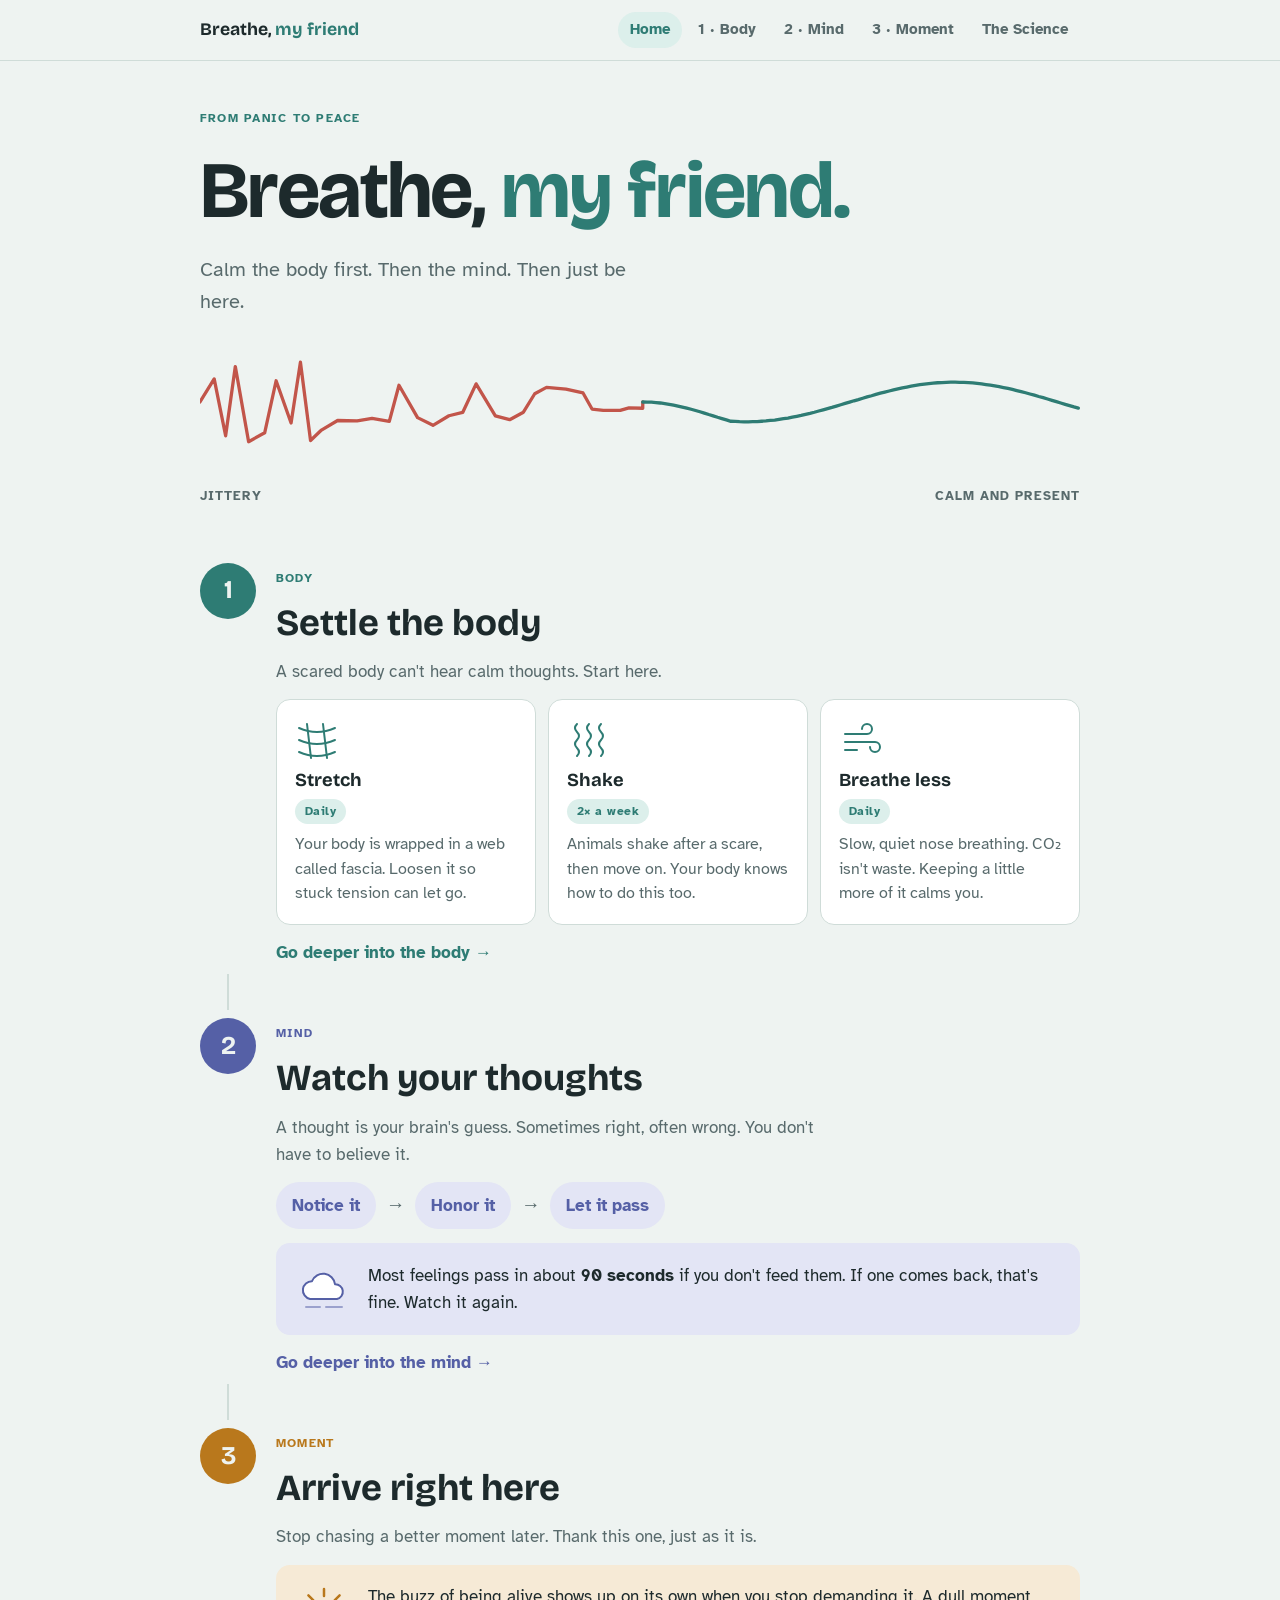
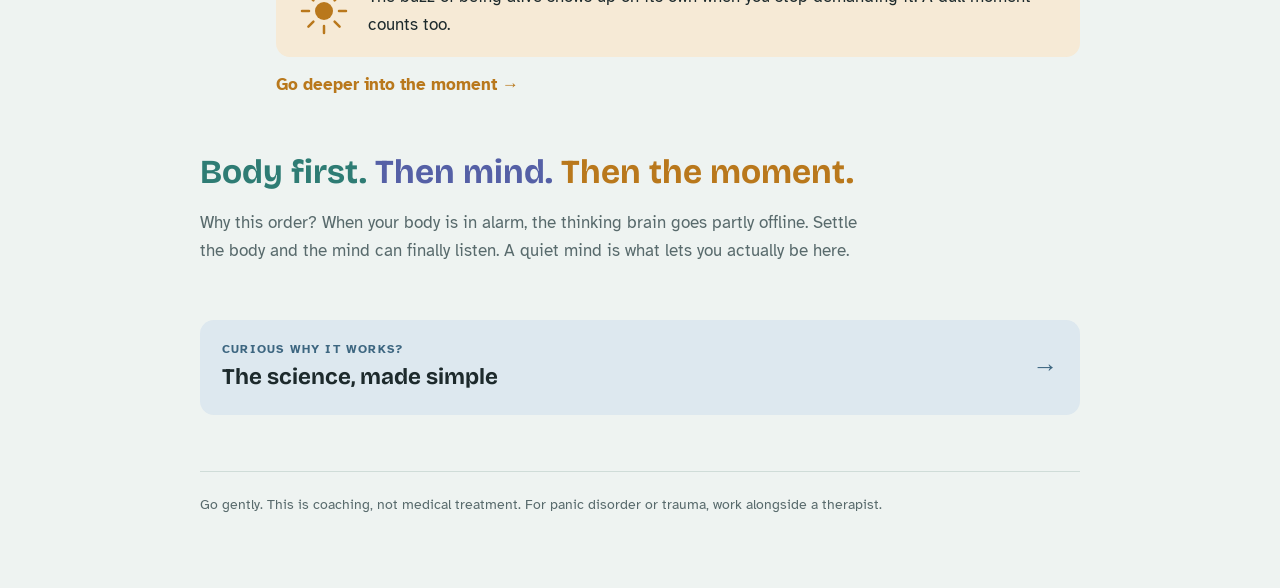
==== index.html @ cb6de2bd "Breathe, My Friend: first version of the site Co-Authored-By: Claude Opus 5.5 <noreply@anthropic.com" ====
<!doctype html>
<html lang="en">
<head>
<meta charset="utf-8">
<meta name="viewport" content="width=device-width, initial-scale=1">
<title>Breathe, My Friend</title>
<link rel="preconnect" href="https://fonts.googleapis.com">
<link rel="preconnect" href="https://fonts.gstatic.com" crossorigin>
<link rel="stylesheet" href="https://fonts.googleapis.com/css2?family=Bricolage+Grotesque:opsz,wght@12..96,500;12..96,700&family=Atkinson+Hyperlegible:wght@400;700&display=swap">
<link rel="stylesheet" href="styles.css">
<style>
  .hero { display: flex; flex-direction: column; gap: 18px; }
  .hero h1 { font-size: clamp(2.8rem, 9vw, 5rem); font-weight: 700; letter-spacing: -0.02em; }
  .hero h1 .from { color: var(--panic); }
  .hero h1 .to { color: var(--body); }
  .hero .lede { font-size: 1.25rem; color: var(--muted); max-width: 34ch; }
  .wave { width: 100%; height: auto; display: block; }
  .wave-labels { display: flex; justify-content: space-between; font-size: 0.8rem; letter-spacing: 0.08em; text-transform: uppercase; color: var(--muted); font-weight: 700; }

  .steps { display: flex; flex-direction: column; }
  .step { display: grid; grid-template-columns: 56px 1fr; gap: 20px; align-items: start; }
  .num {
    width: 56px; height: 56px; border-radius: 50%; display: grid; place-items: center;
    font-family: var(--display); font-weight: 700; font-size: 1.6rem; color: var(--bg); background: var(--c);
  }
  .step-body { min-width: 0; display: flex; flex-direction: column; gap: 14px; padding-top: 6px; }
  .step h2 { font-size: clamp(1.7rem, 4.5vw, 2.3rem); }
  .step .say { color: var(--muted); max-width: 52ch; }
  .connector { width: 2px; height: 36px; background: var(--line); margin: 8px 0 8px 27px; }

  .mini { display: grid; grid-template-columns: repeat(3, minmax(0, 1fr)); gap: 12px; }
  .mini .card svg { width: 44px; height: 44px; }

  .flow { display: flex; align-items: center; gap: 10px; flex-wrap: wrap; }
  .flow .pill { background: var(--soft); color: var(--c); font-weight: 700; padding: 10px 16px; border-radius: 999px; }
  .flow .arrow { color: var(--muted); font-size: 1.2rem; }
  .panel { background: var(--soft); border-radius: 14px; padding: 18px 20px; display: flex; gap: 16px; align-items: center; }
  .panel svg { flex: none; width: 56px; height: 56px; }
  .panel p { min-width: 0; }
  .more { font-weight: 700; text-decoration: none; align-self: flex-start; }
  .more:hover { text-decoration: underline; }

  .rule h2 { font-size: clamp(1.5rem, 4.5vw, 2.1rem); }
  .rule h2 span:nth-child(1) { color: var(--body); }
  .rule h2 span:nth-child(2) { color: var(--mind); }
  .rule h2 span:nth-child(3) { color: var(--moment); }

  @media (max-width: 680px) {
    .mini { grid-template-columns: 1fr; }
    .step { grid-template-columns: 44px 1fr; gap: 14px; }
    .num { width: 44px; height: 44px; font-size: 1.3rem; }
    .connector { margin-left: 21px; }
  }
  @media (prefers-reduced-motion: no-preference) {
    .calm { stroke-dasharray: 1400; animation: draw 2.4s ease-out both; }
    @keyframes draw { from { stroke-dashoffset: 1400; } to { stroke-dashoffset: 0; } }
  }
</style>
</head>
<body class="t-body">

<nav class="nav"><div class="nav-inner">
  <a class="brand" href="index.html">Breathe, <span>my friend</span></a>
  <ul class="nav-links">
    <li class="t-body"><a href="index.html" aria-current="page">Home</a></li>
    <li class="t-body"><a href="body.html">1 · Body</a></li>
    <li class="t-mind"><a href="mind.html">2 · Mind</a></li>
    <li class="t-moment"><a href="moment.html">3 · Moment</a></li>
    <li class="t-science"><a href="science.html">The Science</a></li>
  </ul>
</div></nav>

<main class="wrap">

  <header class="hero">
    <span class="eyebrow">From panic to peace</span>
    <h1>Breathe, <span class="to">my friend.</span></h1>
    <p class="lede">Calm the body first. Then the mind. Then just be here.</p>
    <svg class="wave" viewBox="0 0 800 120" role="img" aria-label="A jagged, jittery line that slowly smooths into a calm wave">
      <path id="jitter" fill="none" stroke="var(--panic)" stroke-width="3" stroke-linecap="round" stroke-linejoin="round"></path>
      <path id="calm" class="calm" fill="none" stroke="var(--body)" stroke-width="3" stroke-linecap="round"></path>
    </svg>
    <div class="wave-labels"><span>Jittery</span><span>Calm and present</span></div>
  </header>

  <section class="steps">

    <div class="step t-body">
      <div class="num">1</div>
      <div class="step-body">
        <span class="eyebrow">Body</span>
        <h2>Settle the body</h2>
        <p class="say">A scared body can't hear calm thoughts. Start here.</p>
        <div class="mini">
          <div class="card">
            <svg viewBox="0 0 44 44" aria-hidden="true"><g fill="none" stroke="var(--body)" stroke-width="2" stroke-linecap="round"><path d="M4 10 Q22 18 40 10"/><path d="M4 22 Q22 30 40 22"/><path d="M4 34 Q22 42 40 34"/><path d="M12 6 L16 40"/><path d="M28 6 L32 40"/></g></svg>
            <h3>Stretch</h3>
            <span class="tag">Daily</span>
            <p>Your body is wrapped in a web called fascia. Loosen it so stuck tension can let go.</p>
          </div>
          <div class="card">
            <svg viewBox="0 0 44 44" aria-hidden="true"><g fill="none" stroke="var(--body)" stroke-width="2" stroke-linecap="round"><path d="M10 6 q-4 4 0 8 t0 8 t0 8 t0 8"/><path d="M22 6 q-4 4 0 8 t0 8 t0 8 t0 8"/><path d="M34 6 q-4 4 0 8 t0 8 t0 8 t0 8"/></g></svg>
            <h3>Shake</h3>
            <span class="tag">2× a week</span>
            <p>Animals shake after a scare, then move on. Your body knows how to do this too.</p>
          </div>
          <div class="card">
            <svg viewBox="0 0 44 44" aria-hidden="true"><g fill="none" stroke="var(--body)" stroke-width="2" stroke-linecap="round"><path d="M6 16 H28 a5 5 0 1 0 -5 -5"/><path d="M6 24 H36 a5 5 0 1 1 -5 5"/><path d="M6 32 H18"/></g></svg>
            <h3>Breathe less</h3>
            <span class="tag">Daily</span>
            <p>Slow, quiet nose breathing. CO₂ isn't waste. Keeping a little more of it calms you.</p>
          </div>
        </div>
        <a class="more" href="body.html">Go deeper into the body →</a>
      </div>
    </div>

    <div class="connector" aria-hidden="true"></div>

    <div class="step t-mind">
      <div class="num">2</div>
      <div class="step-body">
        <span class="eyebrow">Mind</span>
        <h2>Watch your thoughts</h2>
        <p class="say">A thought is your brain's guess. Sometimes right, often wrong. You don't have to believe it.</p>
        <div class="flow" aria-label="Notice, then honor, then let it pass">
          <span class="pill">Notice it</span><span class="arrow">→</span>
          <span class="pill">Honor it</span><span class="arrow">→</span>
          <span class="pill">Let it pass</span>
        </div>
        <div class="panel">
          <svg viewBox="0 0 56 56" aria-hidden="true"><path d="M14 38 a9 9 0 0 1 2 -17.8 a12 12 0 0 1 23 3 a7.5 7.5 0 0 1 2 14.8 Z" fill="var(--surface)" stroke="var(--mind)" stroke-width="2" stroke-linejoin="round"/><path d="M10 46 h14 M30 46 h16" stroke="var(--mind)" stroke-width="2" stroke-linecap="round" opacity=".5"/></svg>
          <p>Most feelings pass in about <strong>90 seconds</strong> if you don't feed them. If one comes back, that's fine. Watch it again.</p>
        </div>
        <a class="more" href="mind.html">Go deeper into the mind →</a>
      </div>
    </div>

    <div class="connector" aria-hidden="true"></div>

    <div class="step t-moment">
      <div class="num">3</div>
      <div class="step-body">
        <span class="eyebrow">Moment</span>
        <h2>Arrive right here</h2>
        <p class="say">Stop chasing a better moment later. Thank this one, just as it is.</p>
        <div class="panel">
          <svg viewBox="0 0 56 56" aria-hidden="true"><circle cx="28" cy="28" r="9" fill="var(--moment)"/><g stroke="var(--moment)" stroke-width="2.5" stroke-linecap="round"><path d="M28 6v7M28 43v7M6 28h7M43 28h7M12.4 12.4l5 5M38.6 38.6l5 5M12.4 43.6l5-5M38.6 17.4l5-5"/></g></svg>
          <p>The buzz of being alive shows up on its own when you stop demanding it. A dull moment counts too.</p>
        </div>
        <a class="more" href="moment.html">Go deeper into the moment →</a>
      </div>
    </div>

  </section>

  <section class="section rule">
    <h2><span>Body first.</span> <span>Then mind.</span> <span>Then the moment.</span></h2>
    <p class="prose muted">Why this order? When your body is in alarm, the thinking brain goes partly offline. Settle the body and the mind can finally listen. A quiet mind is what lets you actually be here.</p>
  </section>

  <a class="next t-science" href="science.html">
    <div><div class="label">Curious why it works?</div><div class="title">The science, made simple</div></div>
    <span class="arrow">→</span>
  </a>

  <footer class="foot">
    <p>Go gently. This is coaching, not medical treatment. For panic disorder or trauma, work alongside a therapist.</p>
  </footer>
</main>

<script>
(function () {
  // Left half: jagged, uneven spikes. Right half: one smooth, slow wave.
  var mid = 60, jit = "M0 " + mid, x = 0, seed = 7;
  function rnd() { seed = (seed * 9301 + 49297) % 233280; return seed / 233280; }
  while (x < 400) {
    x += 8 + rnd() * 10;
    var amp = 46 * (1 - x / 460);
    jit += " L" + x.toFixed(1) + " " + (mid + (rnd() > 0.5 ? -1 : 1) * amp * (0.4 + rnd() * 0.6)).toFixed(1);
  }
  var endX = x;
  jit += " L" + endX.toFixed(1) + " " + mid;
  var calm = "M" + endX.toFixed(1) + " " + mid;
  for (var cx = endX; cx <= 800; cx += 4) {
    var y = mid + 18 * Math.sin((cx - endX) / 60) * Math.min(1, (cx - endX) / 80);
    calm += " L" + cx.toFixed(1) + " " + y.toFixed(1);
  }
  document.getElementById("jitter").setAttribute("d", jit);
  document.getElementById("calm").setAttribute("d", calm);
})();
</script>
</body>
</html>
---- styles.css ----
/* Breathe, My Friend — shared styles.
   Layout: one calm column. Each page opens with a short header, then sections built
   from a few repeating pieces: "in one line" callouts, cards, numbered how-to steps,
   and a gentle-care note. Color tells you where you are: teal = body, indigo = mind,
   amber = moment, slate = science. */

:root {
  --bg: #eef3f1;
  --surface: #ffffff;
  --ink: #1d2a2c;
  --muted: #586a6c;
  --line: #cfdcd8;
  --body: #2e7c74;
  --mind: #5560a6;
  --moment: #b9781c;
  --science: #3d6680;
  --panic: #c2554a;
  --body-soft: #dcefeb;
  --mind-soft: #e3e5f5;
  --moment-soft: #f6ead6;
  --science-soft: #dde8ef;
  --panic-soft: #f6e1de;
  --display: "Bricolage Grotesque", "Avenir Next", "Segoe UI", system-ui, sans-serif;
  --text: "Atkinson Hyperlegible", "Helvetica Neue", Arial, sans-serif;
  --c: var(--body);
  --soft: var(--body-soft);
}
@media (prefers-color-scheme: dark) {
  :root {
    --bg: #111a1b; --surface: #182425; --ink: #e5eeec; --muted: #9aaeac; --line: #2a3a3b;
    --body: #5fc0b4; --mind: #9aa3e6; --moment: #e7aa52; --science: #7fb3d4; --panic: #e98074;
    --body-soft: #173331; --mind-soft: #1f2340; --moment-soft: #33280f; --science-soft: #172a36; --panic-soft: #3a1d1a;
    color-scheme: dark;
  }
}

* { box-sizing: border-box; }
html { scroll-behavior: smooth; }
body {
  margin: 0; background: var(--bg); color: var(--ink);
  font-family: var(--text); font-size: 17px; line-height: 1.6;
}
h1, h2, h3 { font-family: var(--display); text-wrap: balance; margin: 0; line-height: 1.12; }
p, ul, ol { margin: 0; }
a { color: var(--c); }
strong { font-weight: 700; }
:focus-visible { outline: 3px solid var(--c); outline-offset: 2px; border-radius: 4px; }

.t-body    { --c: var(--body);    --soft: var(--body-soft); }
.t-mind    { --c: var(--mind);    --soft: var(--mind-soft); }
.t-moment  { --c: var(--moment);  --soft: var(--moment-soft); }
.t-science { --c: var(--science); --soft: var(--science-soft); }

/* Navigation */
.nav {
  position: sticky; top: 0; z-index: 10;
  background: color-mix(in srgb, var(--bg) 88%, transparent);
  backdrop-filter: blur(8px);
  border-bottom: 1px solid var(--line);
}
.nav-inner {
  max-width: 920px; margin: 0 auto; padding: 12px 20px;
  display: flex; align-items: center; gap: 8px 20px; flex-wrap: wrap;
}
.brand { font-family: var(--display); font-weight: 700; font-size: 1.1rem; color: var(--ink); text-decoration: none; margin-right: auto; }
.brand span { color: var(--body); }
.nav-links { display: flex; gap: 4px; flex-wrap: wrap; list-style: none; padding: 0; }
.nav-links a {
  display: block; padding: 6px 12px; border-radius: 999px;
  text-decoration: none; color: var(--muted); font-weight: 700; font-size: 0.92rem;
}
.nav-links a:hover { background: var(--surface); color: var(--ink); }
.nav-links a[aria-current="page"] { background: var(--soft); color: var(--c); }

/* Page frame */
.wrap {
  max-width: 920px; margin: 0 auto; padding: 48px 20px 72px;
  display: flex; flex-direction: column; gap: 56px;
}
.prose { max-width: 62ch; }
.muted { color: var(--muted); }

/* Page header */
.page-head { display: flex; flex-direction: column; gap: 14px; }
.eyebrow { font-size: 0.78rem; letter-spacing: 0.1em; text-transform: uppercase; font-weight: 700; color: var(--c); }
.page-head h1 { font-size: clamp(2.3rem, 7vw, 3.8rem); font-weight: 700; letter-spacing: -0.02em; }
.page-head .lede { font-size: 1.2rem; color: var(--muted); max-width: 46ch; }

/* Sections */
.section { display: flex; flex-direction: column; gap: 18px; }
.section > h2 { font-size: clamp(1.6rem, 4.5vw, 2.2rem); }
.section-head { display: flex; flex-direction: column; gap: 8px; }
.sub { font-size: 1.15rem; font-weight: 700; font-family: var(--display); }

/* "In one line" callout */
.oneline {
  background: var(--soft); border-radius: 14px; padding: 18px 22px;
  font-size: 1.15rem; display: flex; flex-direction: column; gap: 4px;
}
.oneline .label { font-size: 0.75rem; letter-spacing: 0.1em; text-transform: uppercase; font-weight: 700; color: var(--c); }

/* Cards */
.cards { display: grid; grid-template-columns: repeat(auto-fit, minmax(240px, 1fr)); gap: 14px; }
.card {
  background: var(--surface); border: 1px solid var(--line); border-radius: 14px;
  padding: 18px; display: flex; flex-direction: column; gap: 8px; min-width: 0;
}
.card h3 { font-size: 1.15rem; }
.card p, .card li { color: var(--muted); font-size: 0.97rem; }
.card ul { padding-left: 1.1em; display: flex; flex-direction: column; gap: 4px; }
.card .icon { width: 44px; height: 44px; }
.tag {
  align-self: flex-start; font-size: 0.75rem; font-weight: 700; letter-spacing: 0.04em;
  padding: 3px 10px; border-radius: 999px; background: var(--soft); color: var(--c);
}

/* Numbered how-to */
.howto { list-style: none; padding: 0; counter-reset: s; display: flex; flex-direction: column; gap: 12px; }
.howto li {
  counter-increment: s; display: grid; grid-template-columns: 36px 1fr; gap: 14px; align-items: start;
}
.howto li::before {
  content: counter(s); width: 36px; height: 36px; border-radius: 50%;
  background: var(--c); color: var(--bg); font-family: var(--display); font-weight: 700;
  display: grid; place-items: center;
}
.howto li > div { padding-top: 5px; min-width: 0; }

/* Care note */
.care {
  border: 1px solid var(--line); border-radius: 14px; padding: 18px 22px;
  display: flex; flex-direction: column; gap: 8px; background: var(--surface);
}
.care h3 { font-size: 1.05rem; color: var(--panic); }
.care ul { padding-left: 1.1em; display: flex; flex-direction: column; gap: 4px; color: var(--muted); }

/* Two-column myth/truth or before/after */
.pair { display: grid; grid-template-columns: 1fr 1fr; gap: 14px; }
.pair > div { border-radius: 14px; padding: 18px; display: flex; flex-direction: column; gap: 6px; min-width: 0; }
.pair .old { background: var(--panic-soft); }
.pair .old .label { color: var(--panic); }
.pair .new { background: var(--soft); }
.pair .new .label { color: var(--c); }
.pair .label { font-size: 0.75rem; letter-spacing: 0.1em; text-transform: uppercase; font-weight: 700; }

/* Diagrams */
.figure { background: var(--surface); border: 1px solid var(--line); border-radius: 14px; padding: 18px; overflow-x: auto; }
.figure svg { display: block; width: 100%; height: auto; min-width: 520px; }
.figure figcaption, .caption { font-size: 0.88rem; color: var(--muted); margin-top: 10px; }

/* Next-page link */
.next {
  display: flex; justify-content: space-between; align-items: center; gap: 12px; flex-wrap: wrap;
  background: var(--soft); border-radius: 14px; padding: 20px 22px; text-decoration: none; color: var(--ink);
}
.next .label { font-size: 0.75rem; letter-spacing: 0.1em; text-transform: uppercase; font-weight: 700; color: var(--c); }
.next .title { font-family: var(--display); font-weight: 700; font-size: 1.4rem; }
.next .arrow { font-size: 1.6rem; color: var(--c); }
.next:hover .arrow { transform: translateX(4px); }
.next .arrow { transition: transform .2s; }

.foot { border-top: 1px solid var(--line); padding-top: 22px; font-size: 0.88rem; color: var(--muted); display: flex; flex-direction: column; gap: 6px; }

@media (max-width: 640px) {
  .pair { grid-template-columns: 1fr; }
  .wrap { padding-top: 32px; gap: 44px; }
}
@media (prefers-reduced-motion: reduce) {
  html { scroll-behavior: auto; }
  * { animation: none !important; transition: none !important; }
}
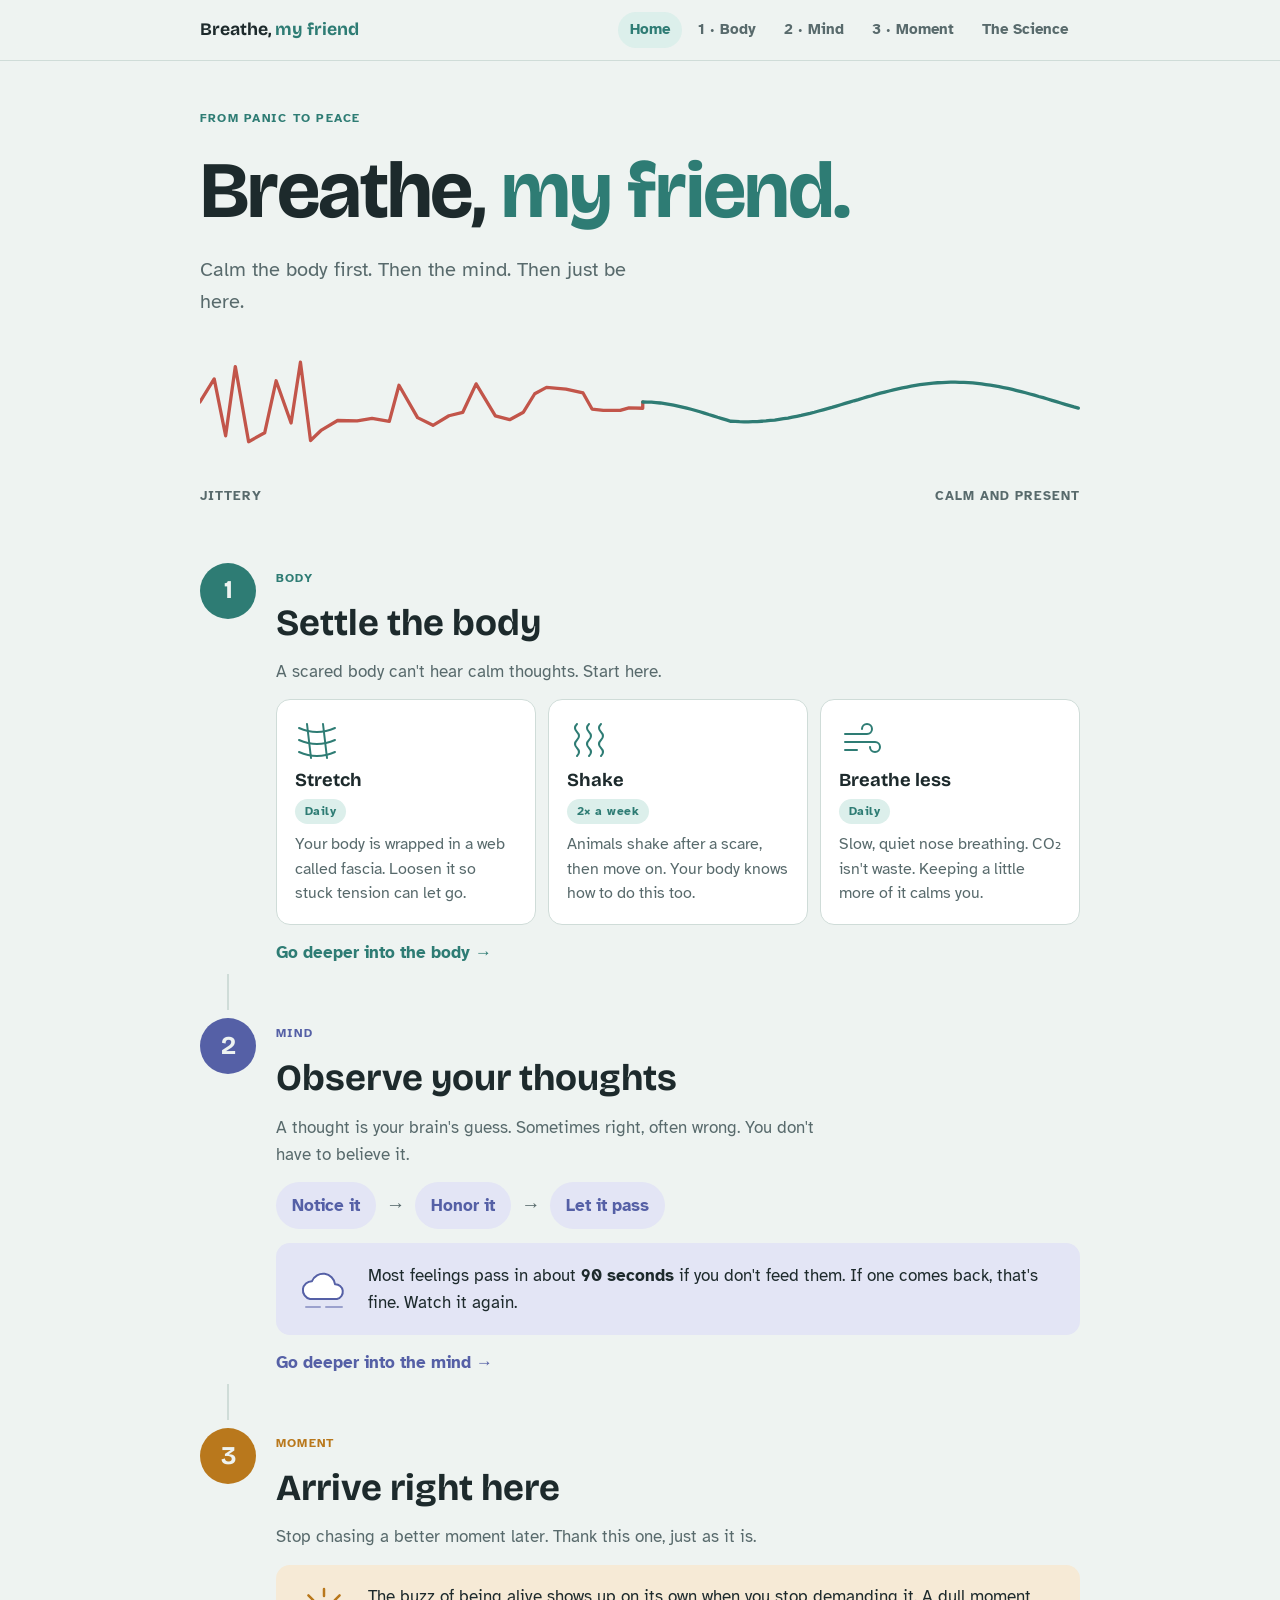
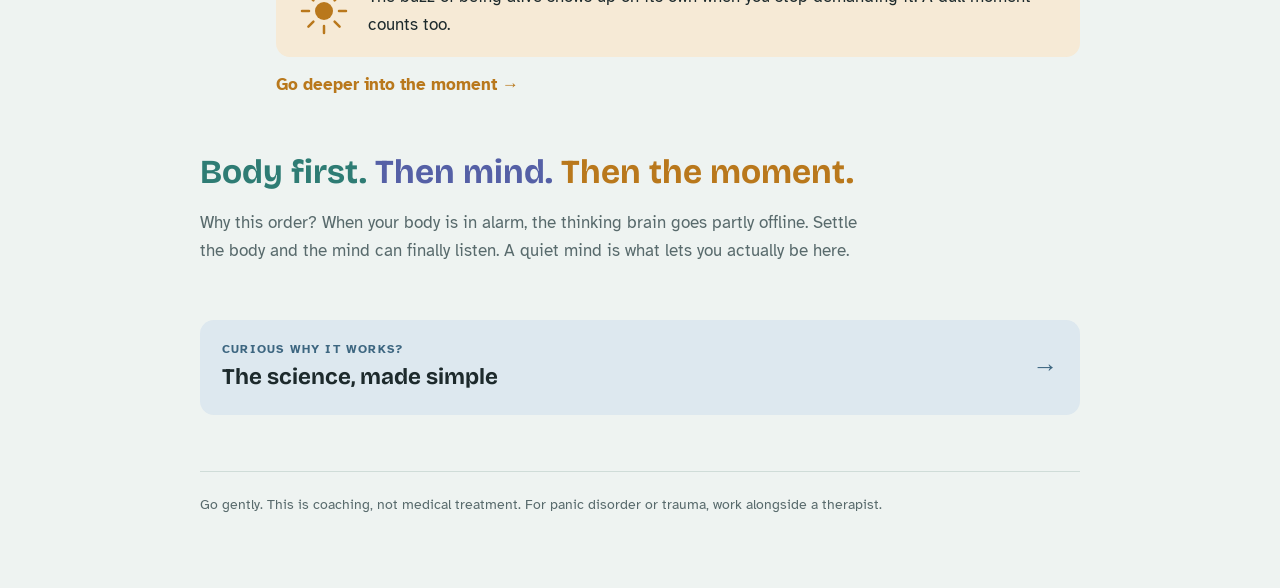
==== commit eba7069a: "Rename 'Watch your thoughts' to 'Observe your thoughts' Co-Authored-By: Claude Opus 5.5 <noreply@ant" ====
--- a/index.html
+++ b/index.html
@@ -121,7 +121,7 @@
       <div class="num">2</div>
       <div class="step-body">
         <span class="eyebrow">Mind</span>
-        <h2>Watch your thoughts</h2>
+        <h2>Observe your thoughts</h2>
         <p class="say">A thought is your brain's guess. Sometimes right, often wrong. You don't have to believe it.</p>
         <div class="flow" aria-label="Notice, then honor, then let it pass">
           <span class="pill">Notice it</span><span class="arrow">→</span>
